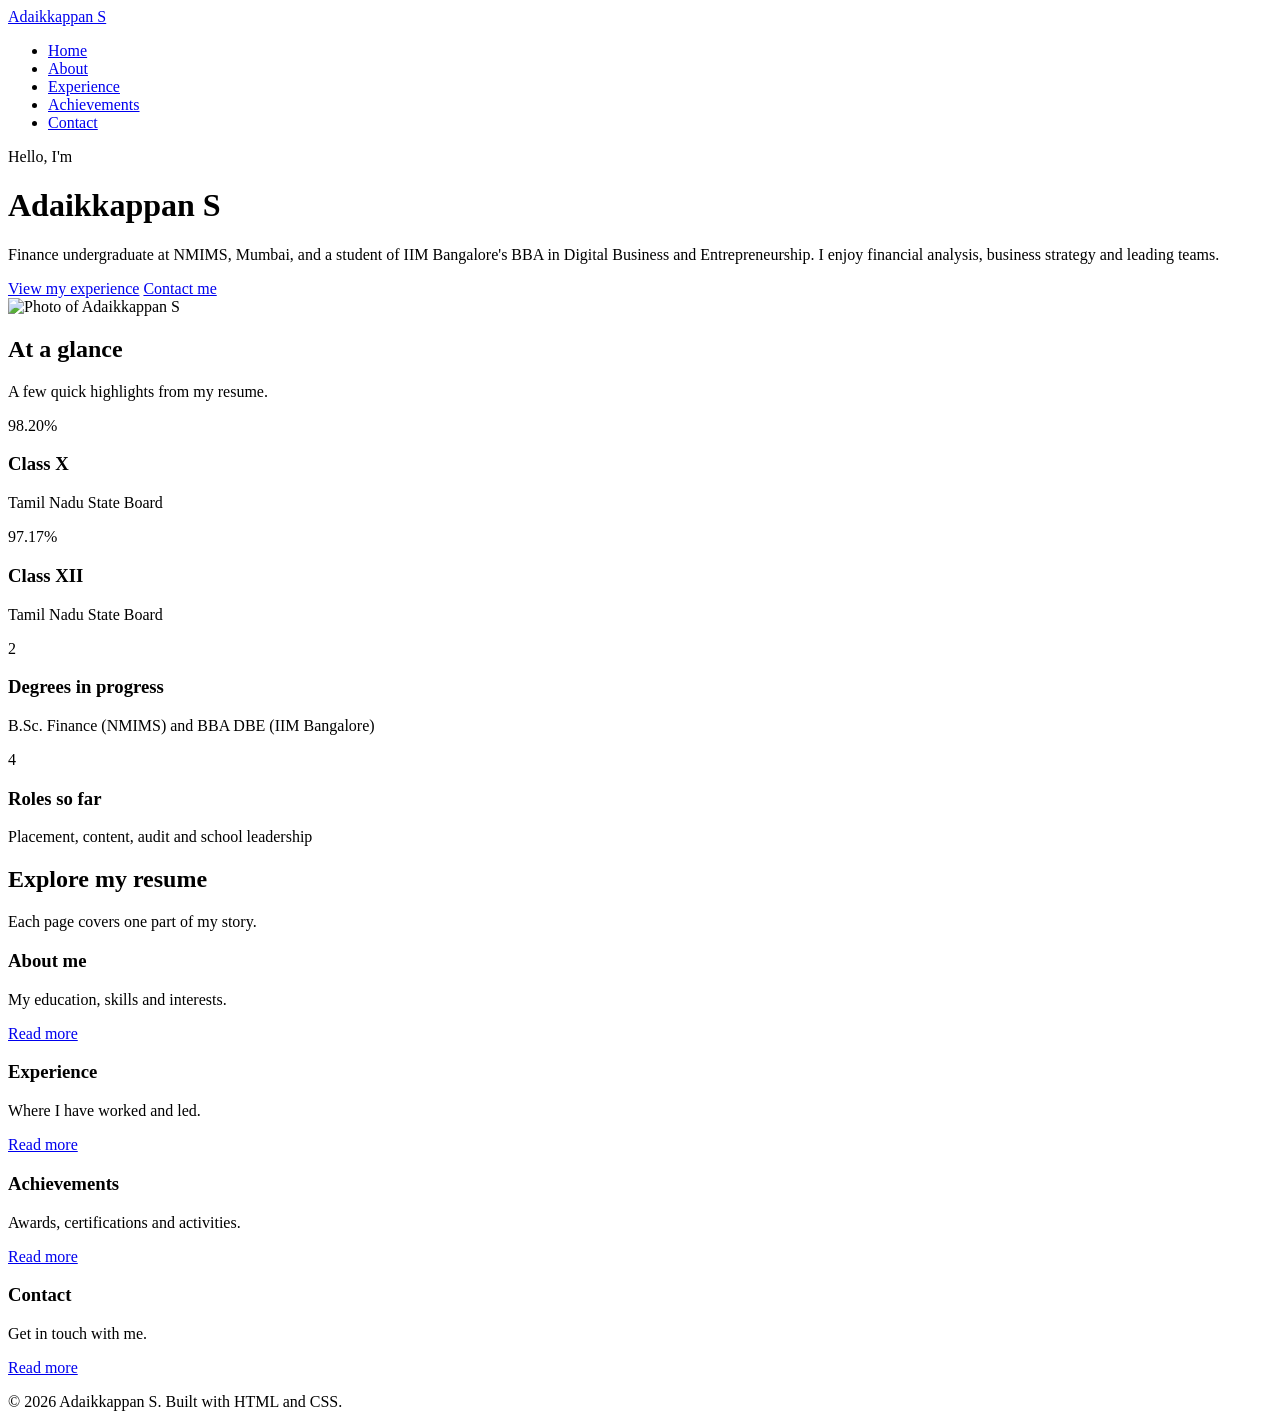
==== index.html @ b3109a2b "Add files via upload" ====
<!DOCTYPE html>
<html lang="en">
<head>
  <meta charset="UTF-8">
  <meta name="viewport" content="width=device-width, initial-scale=1.0">
  <meta name="description" content="Personal resume website of Adaikkappan S, Finance undergraduate at NMIMS Mumbai.">
  <title>Home | Adaikkappan S</title>
  <link rel="preconnect" href="https://fonts.googleapis.com">
  <link rel="preconnect" href="https://fonts.gstatic.com" crossorigin>
  <link href="https://fonts.googleapis.com/css2?family=Open+Sans:wght@400;600&family=Poppins:wght@600;700&display=swap" rel="stylesheet">
  <link rel="stylesheet" href="css/style.css">
</head>
<body>

  <header>
    <nav>
      <a class="logo" href="index.html">Adaikkappan S</a>
      <ul>
        <li><a href="index.html" class="active">Home</a></li>
        <li><a href="about.html">About</a></li>
        <li><a href="experience.html">Experience</a></li>
        <li><a href="achievements.html">Achievements</a></li>
        <li><a href="contact.html">Contact</a></li>
      </ul>
    </nav>
  </header>

  <!-- Hero -->
  <div class="hero">
    <div class="container">
      <div class="hero-text">
        <p class="hello">Hello, I'm</p>
        <h1>Adaikkappan S</h1>
        <p>Finance undergraduate at NMIMS, Mumbai, and a student of IIM Bangalore's BBA in Digital Business and Entrepreneurship. I enjoy financial analysis, business strategy and leading teams.</p>
        <a class="btn btn-primary" href="experience.html">View my experience</a>
        <a class="btn btn-outline" href="contact.html">Contact me</a>
      </div>
      <img class="photo" src="images/photo.jpg" alt="Photo of Adaikkappan S">
    </div>
  </div>

  <!-- Quick highlights -->
  <section>
    <div class="container">
      <h2 class="section-title">At a glance</h2>
      <p class="lead">A few quick highlights from my resume.</p>
      <div class="grid">
        <div class="card">
          <div class="big-number">98.20%</div>
          <h3>Class X</h3>
          <p>Tamil Nadu State Board</p>
        </div>
        <div class="card">
          <div class="big-number">97.17%</div>
          <h3>Class XII</h3>
          <p>Tamil Nadu State Board</p>
        </div>
        <div class="card">
          <div class="big-number">2</div>
          <h3>Degrees in progress</h3>
          <p>B.Sc. Finance (NMIMS) and BBA DBE (IIM Bangalore)</p>
        </div>
        <div class="card">
          <div class="big-number">4</div>
          <h3>Roles so far</h3>
          <p>Placement, content, audit and school leadership</p>
        </div>
      </div>
    </div>
  </section>

  <!-- Explore -->
  <section class="alt">
    <div class="container">
      <h2 class="section-title">Explore my resume</h2>
      <p class="lead">Each page covers one part of my story.</p>
      <div class="grid">
        <div class="card">
          <h3>About me</h3>
          <p>My education, skills and interests.</p>
          <p><a href="about.html">Read more</a></p>
        </div>
        <div class="card">
          <h3>Experience</h3>
          <p>Where I have worked and led.</p>
          <p><a href="experience.html">Read more</a></p>
        </div>
        <div class="card">
          <h3>Achievements</h3>
          <p>Awards, certifications and activities.</p>
          <p><a href="achievements.html">Read more</a></p>
        </div>
        <div class="card">
          <h3>Contact</h3>
          <p>Get in touch with me.</p>
          <p><a href="contact.html">Read more</a></p>
        </div>
      </div>
    </div>
  </section>

  <footer>
    <p>&copy; 2026 Adaikkappan S. Built with HTML and CSS.</p>
  </footer>

</body>
</html>
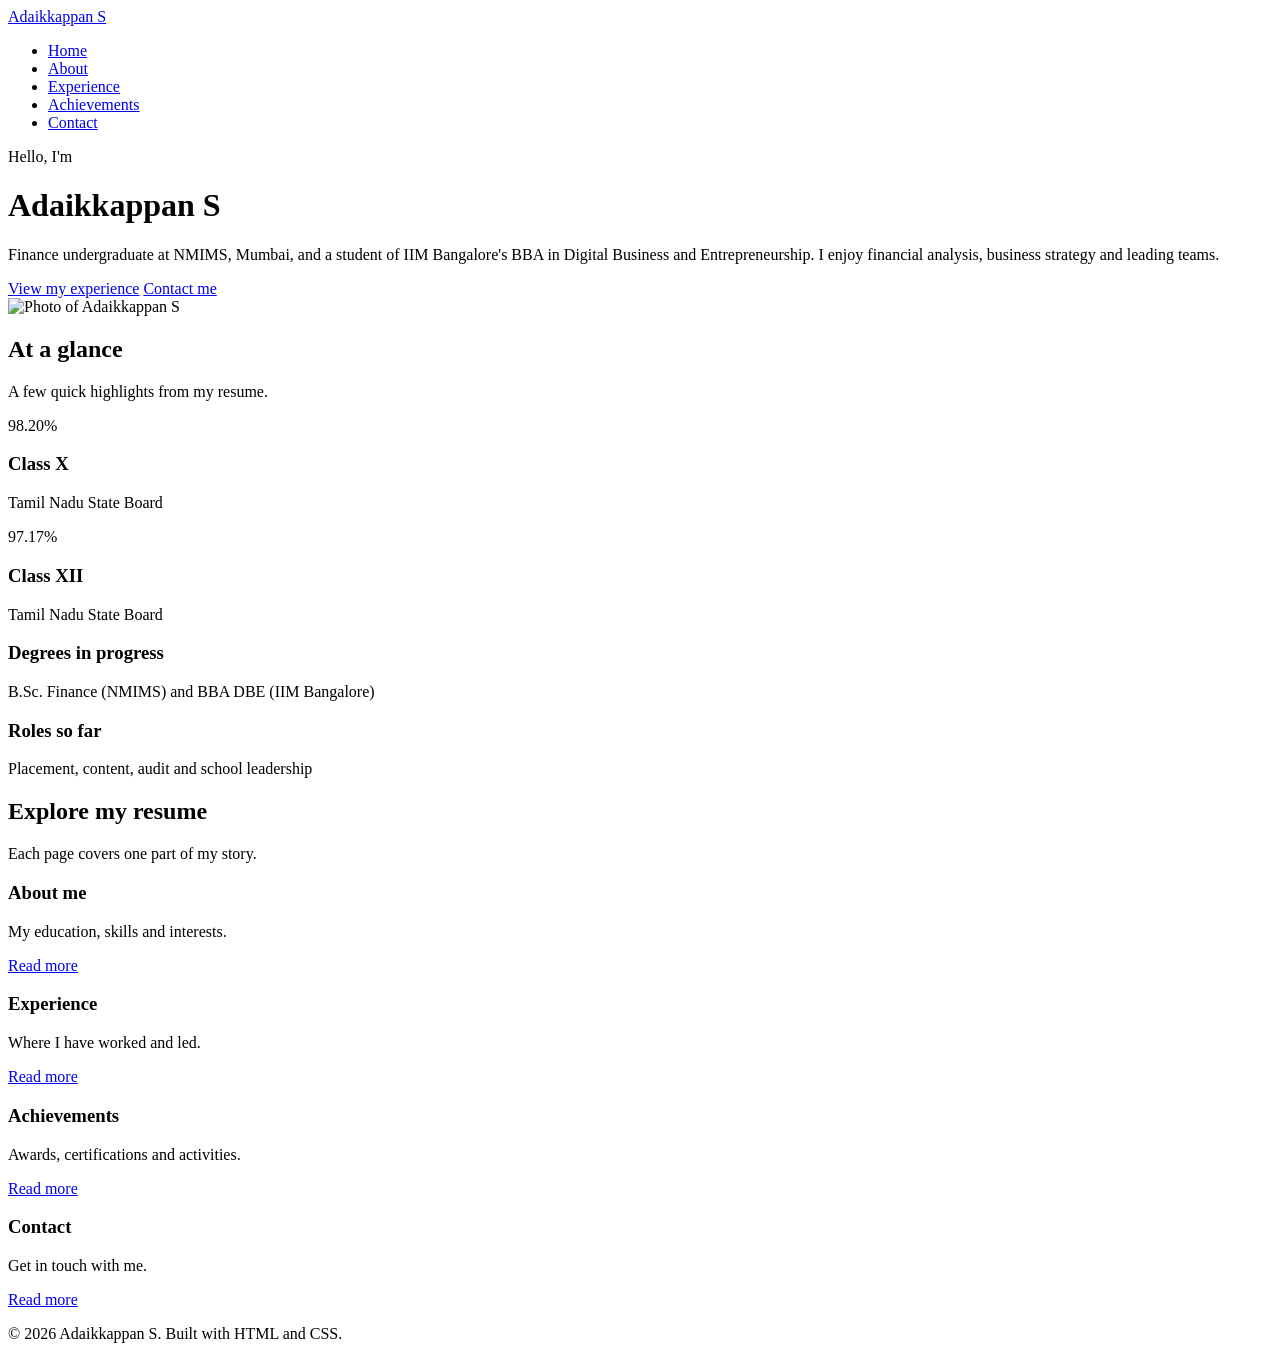
==== commit f30f8e19: "Update index.html" ====
--- a/index.html
+++ b/index.html
@@ -56,12 +56,12 @@
           <p>Tamil Nadu State Board</p>
         </div>
         <div class="card">
-          <div class="big-number">2</div>
+          <div class="big-number"></div>
           <h3>Degrees in progress</h3>
           <p>B.Sc. Finance (NMIMS) and BBA DBE (IIM Bangalore)</p>
         </div>
         <div class="card">
-          <div class="big-number">4</div>
+          <div class="big-number"></div>
           <h3>Roles so far</h3>
           <p>Placement, content, audit and school leadership</p>
         </div>
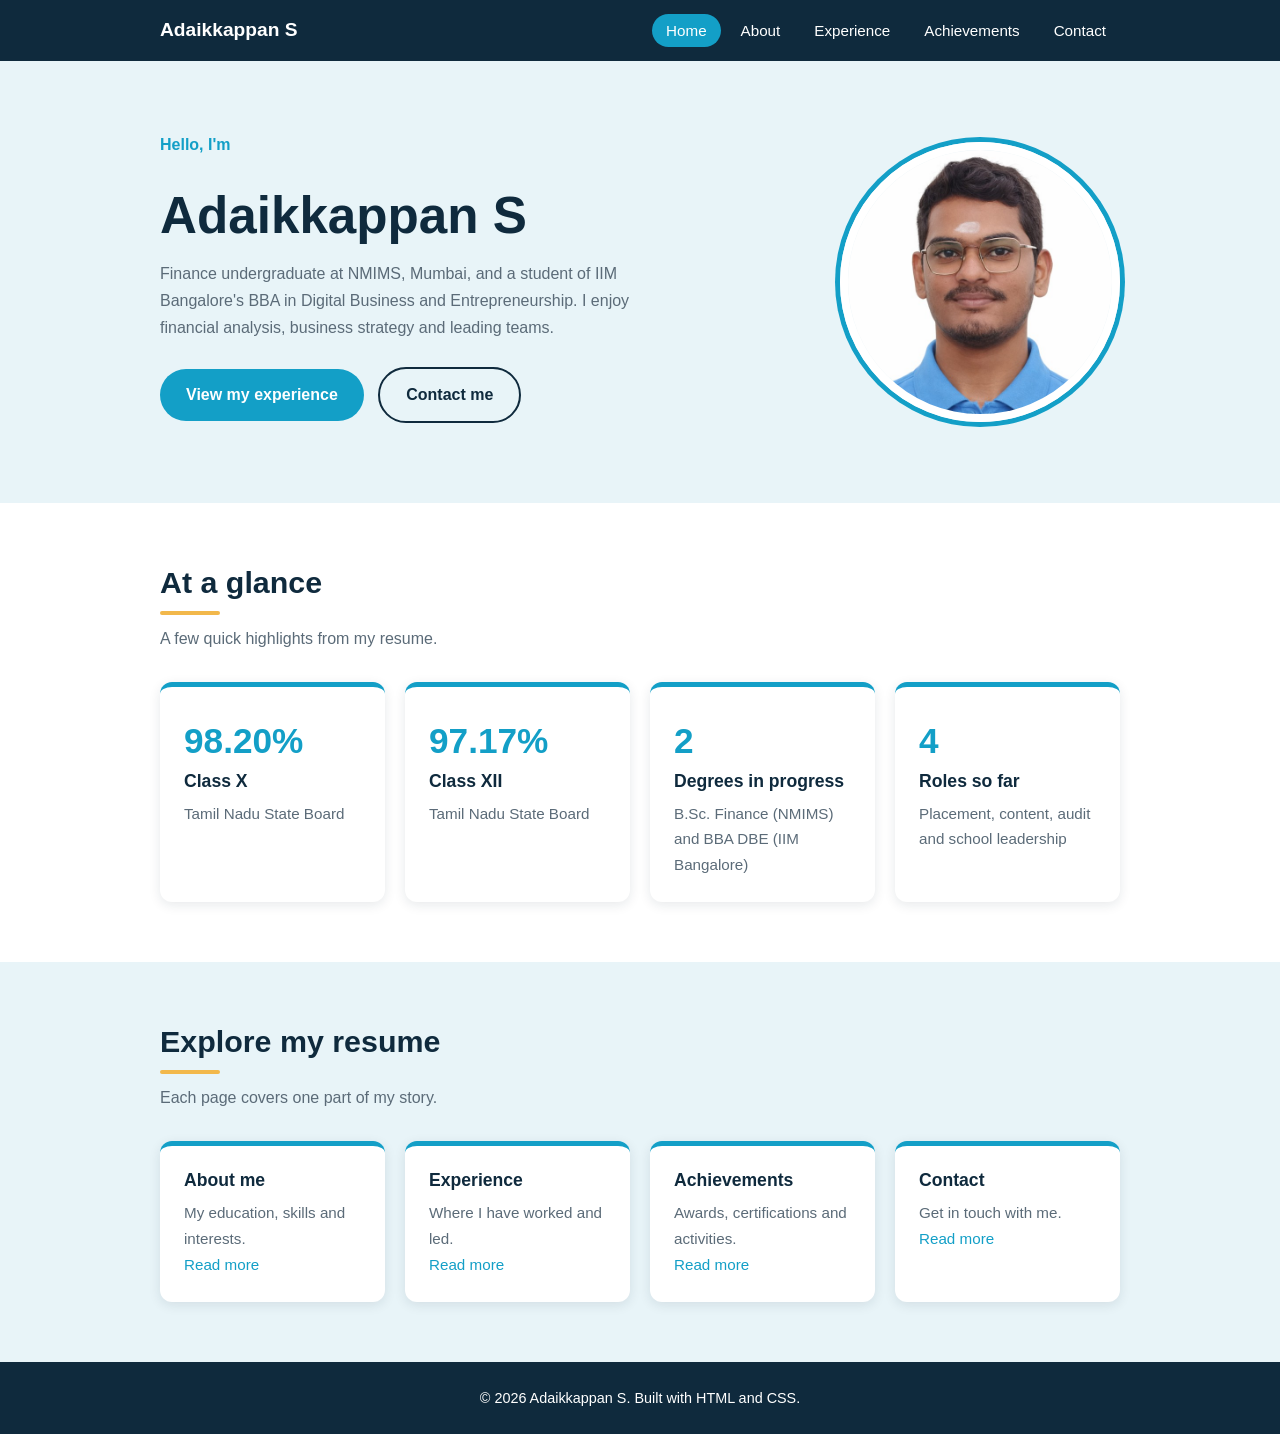
==== commit b8ecd962: "Add files via upload" ====
--- a/index.html
+++ b/index.html
@@ -8,7 +8,7 @@
   <link rel="preconnect" href="https://fonts.googleapis.com">
   <link rel="preconnect" href="https://fonts.gstatic.com" crossorigin>
   <link href="https://fonts.googleapis.com/css2?family=Open+Sans:wght@400;600&family=Poppins:wght@600;700&display=swap" rel="stylesheet">
-  <link rel="stylesheet" href="css/style.css">
+  <link rel="stylesheet" href="style.css">
 </head>
 <body>
 
@@ -35,7 +35,7 @@
         <a class="btn btn-primary" href="experience.html">View my experience</a>
         <a class="btn btn-outline" href="contact.html">Contact me</a>
       </div>
-      <img class="photo" src="images/photo.jpg" alt="Photo of Adaikkappan S">
+      <img class="photo" src="photo.jpg" alt="Photo of Adaikkappan S">
     </div>
   </div>
 
@@ -56,12 +56,12 @@
           <p>Tamil Nadu State Board</p>
         </div>
         <div class="card">
-          <div class="big-number"></div>
+          <div class="big-number">2</div>
           <h3>Degrees in progress</h3>
           <p>B.Sc. Finance (NMIMS) and BBA DBE (IIM Bangalore)</p>
         </div>
         <div class="card">
-          <div class="big-number"></div>
+          <div class="big-number">4</div>
           <h3>Roles so far</h3>
           <p>Placement, content, audit and school leadership</p>
         </div>
--- a/style.css
+++ b/style.css
@@ -0,0 +1,184 @@
+/* ===== Colour palette (from the CV's teal + a warm accent) ===== */
+:root {
+  --navy: #0f2a3d;      /* dark text, header, footer */
+  --teal: #139fc7;      /* main brand colour (same as CV) */
+  --sky: #e8f4f8;       /* light section background */
+  --amber: #f2b84b;     /* small accent for highlights */
+  --white: #ffffff;
+  --grey: #5b6b78;      /* soft body text */
+}
+
+/* ===== Basic reset ===== */
+* { margin: 0; padding: 0; box-sizing: border-box; }
+
+body {
+  font-family: 'Open Sans', Arial, sans-serif;
+  color: var(--navy);
+  background: var(--white);
+  line-height: 1.7;
+}
+
+h1, h2, h3 { font-family: 'Poppins', Arial, sans-serif; line-height: 1.25; }
+a { color: var(--teal); text-decoration: none; }
+a:hover { text-decoration: underline; }
+
+/* ===== Navigation bar ===== */
+header {
+  background: var(--navy);
+  position: sticky;
+  top: 0;
+  z-index: 10;
+}
+nav {
+  max-width: 1000px;
+  margin: 0 auto;
+  padding: 14px 20px;
+  display: flex;
+  justify-content: space-between;
+  align-items: center;
+  flex-wrap: wrap;
+  gap: 10px;
+}
+.logo { font-family: 'Poppins', Arial, sans-serif; font-weight: 700; color: var(--white); font-size: 1.2rem; }
+.logo:hover { text-decoration: none; }
+nav ul { list-style: none; display: flex; gap: 6px; flex-wrap: wrap; }
+nav ul a {
+  color: var(--white);
+  padding: 8px 14px;
+  border-radius: 20px;
+  font-size: 0.95rem;
+}
+nav ul a:hover { background: var(--teal); text-decoration: none; }
+nav ul a.active { background: var(--teal); }
+
+/* ===== Layout helpers ===== */
+.container { max-width: 1000px; margin: 0 auto; padding: 0 20px; }
+section { padding: 60px 0; }
+.alt { background: var(--sky); }
+
+.section-title { font-size: 1.9rem; margin-bottom: 10px; }
+.section-title::after {
+  content: "";
+  display: block;
+  width: 60px;
+  height: 4px;
+  background: var(--amber);
+  margin-top: 10px;
+  border-radius: 2px;
+}
+.lead { color: var(--grey); margin-bottom: 30px; max-width: 700px; }
+
+/* ===== Page banner (top of inner pages) ===== */
+.banner { background: var(--teal); color: var(--white); padding: 50px 0; }
+.banner h1 { font-size: 2.4rem; }
+.banner p { margin-top: 8px; opacity: 0.95; }
+
+/* ===== Home page hero ===== */
+.hero { background: var(--sky); padding: 70px 0; }
+.hero .container {
+  display: flex;
+  align-items: center;
+  gap: 50px;
+  flex-wrap: wrap;
+}
+.hero-text { flex: 1; min-width: 280px; }
+.hero-text .hello { color: var(--teal); font-weight: 600; }
+.hero-text h1 { font-size: 3.2rem; margin: 6px 0 12px; }
+.hero-text p { color: var(--grey); max-width: 520px; margin-bottom: 26px; }
+.photo {
+  width: 280px;
+  height: 280px;
+  border-radius: 50%;
+  object-fit: cover;
+  border: 8px solid var(--white);
+  box-shadow: 0 0 0 5px var(--teal);
+}
+
+/* ===== Buttons ===== */
+.btn {
+  display: inline-block;
+  padding: 12px 26px;
+  border-radius: 30px;
+  font-weight: 600;
+  margin-right: 10px;
+  margin-bottom: 10px;
+}
+.btn:hover { text-decoration: none; }
+.btn-primary { background: var(--teal); color: var(--white); }
+.btn-primary:hover { background: var(--navy); }
+.btn-outline { border: 2px solid var(--navy); color: var(--navy); }
+.btn-outline:hover { background: var(--navy); color: var(--white); }
+
+/* ===== Cards ===== */
+.grid { display: grid; grid-template-columns: repeat(auto-fit, minmax(220px, 1fr)); gap: 20px; }
+.card {
+  background: var(--white);
+  border-radius: 12px;
+  padding: 24px;
+  border-top: 5px solid var(--teal);
+  box-shadow: 0 3px 12px rgba(15, 42, 61, 0.1);
+}
+.card h3 { margin-bottom: 8px; font-size: 1.1rem; }
+.card p { color: var(--grey); font-size: 0.95rem; }
+.big-number { font-family: 'Poppins', Arial, sans-serif; font-size: 2.2rem; font-weight: 700; color: var(--teal); }
+
+/* ===== Timeline (education + experience) ===== */
+.timeline { border-left: 4px solid var(--teal); padding-left: 28px; }
+.entry { position: relative; margin-bottom: 34px; }
+.entry::before {
+  content: "";
+  position: absolute;
+  left: -38px;
+  top: 6px;
+  width: 16px;
+  height: 16px;
+  background: var(--amber);
+  border: 3px solid var(--white);
+  border-radius: 50%;
+  box-shadow: 0 0 0 2px var(--teal);
+}
+.entry h3 { font-size: 1.2rem; }
+.entry .place { color: var(--teal); font-weight: 600; }
+.entry .date { color: var(--grey); font-size: 0.9rem; margin-bottom: 8px; }
+.entry ul { margin-left: 20px; color: var(--grey); }
+.entry li { margin-bottom: 4px; }
+
+/* ===== Skill tags ===== */
+.tags { display: flex; flex-wrap: wrap; gap: 10px; }
+.tag {
+  background: var(--white);
+  border: 2px solid var(--teal);
+  color: var(--navy);
+  padding: 6px 16px;
+  border-radius: 20px;
+  font-size: 0.92rem;
+}
+
+/* ===== Two column layout ===== */
+.two-col { display: grid; grid-template-columns: repeat(auto-fit, minmax(280px, 1fr)); gap: 40px; }
+.two-col h3 { margin-bottom: 12px; }
+.plain-list { list-style: none; }
+.plain-list li { padding: 8px 0 8px 26px; position: relative; color: var(--grey); }
+.plain-list li::before {
+  content: "★";
+  position: absolute;
+  left: 0;
+  color: var(--amber);
+}
+
+/* ===== Contact ===== */
+.contact-card { text-align: center; }
+.contact-card .icon { font-size: 2rem; }
+
+/* ===== Footer ===== */
+footer { background: var(--navy); color: var(--white); text-align: center; padding: 24px 20px; font-size: 0.9rem; }
+
+/* ===== Mobile screens ===== */
+@media (max-width: 700px) {
+  .hero { padding: 40px 0; }
+  .hero .container { justify-content: center; text-align: center; }
+  .hero-text h1 { font-size: 2.4rem; }
+  .photo { width: 220px; height: 220px; }
+  nav { justify-content: center; }
+  .banner h1 { font-size: 1.9rem; }
+}
